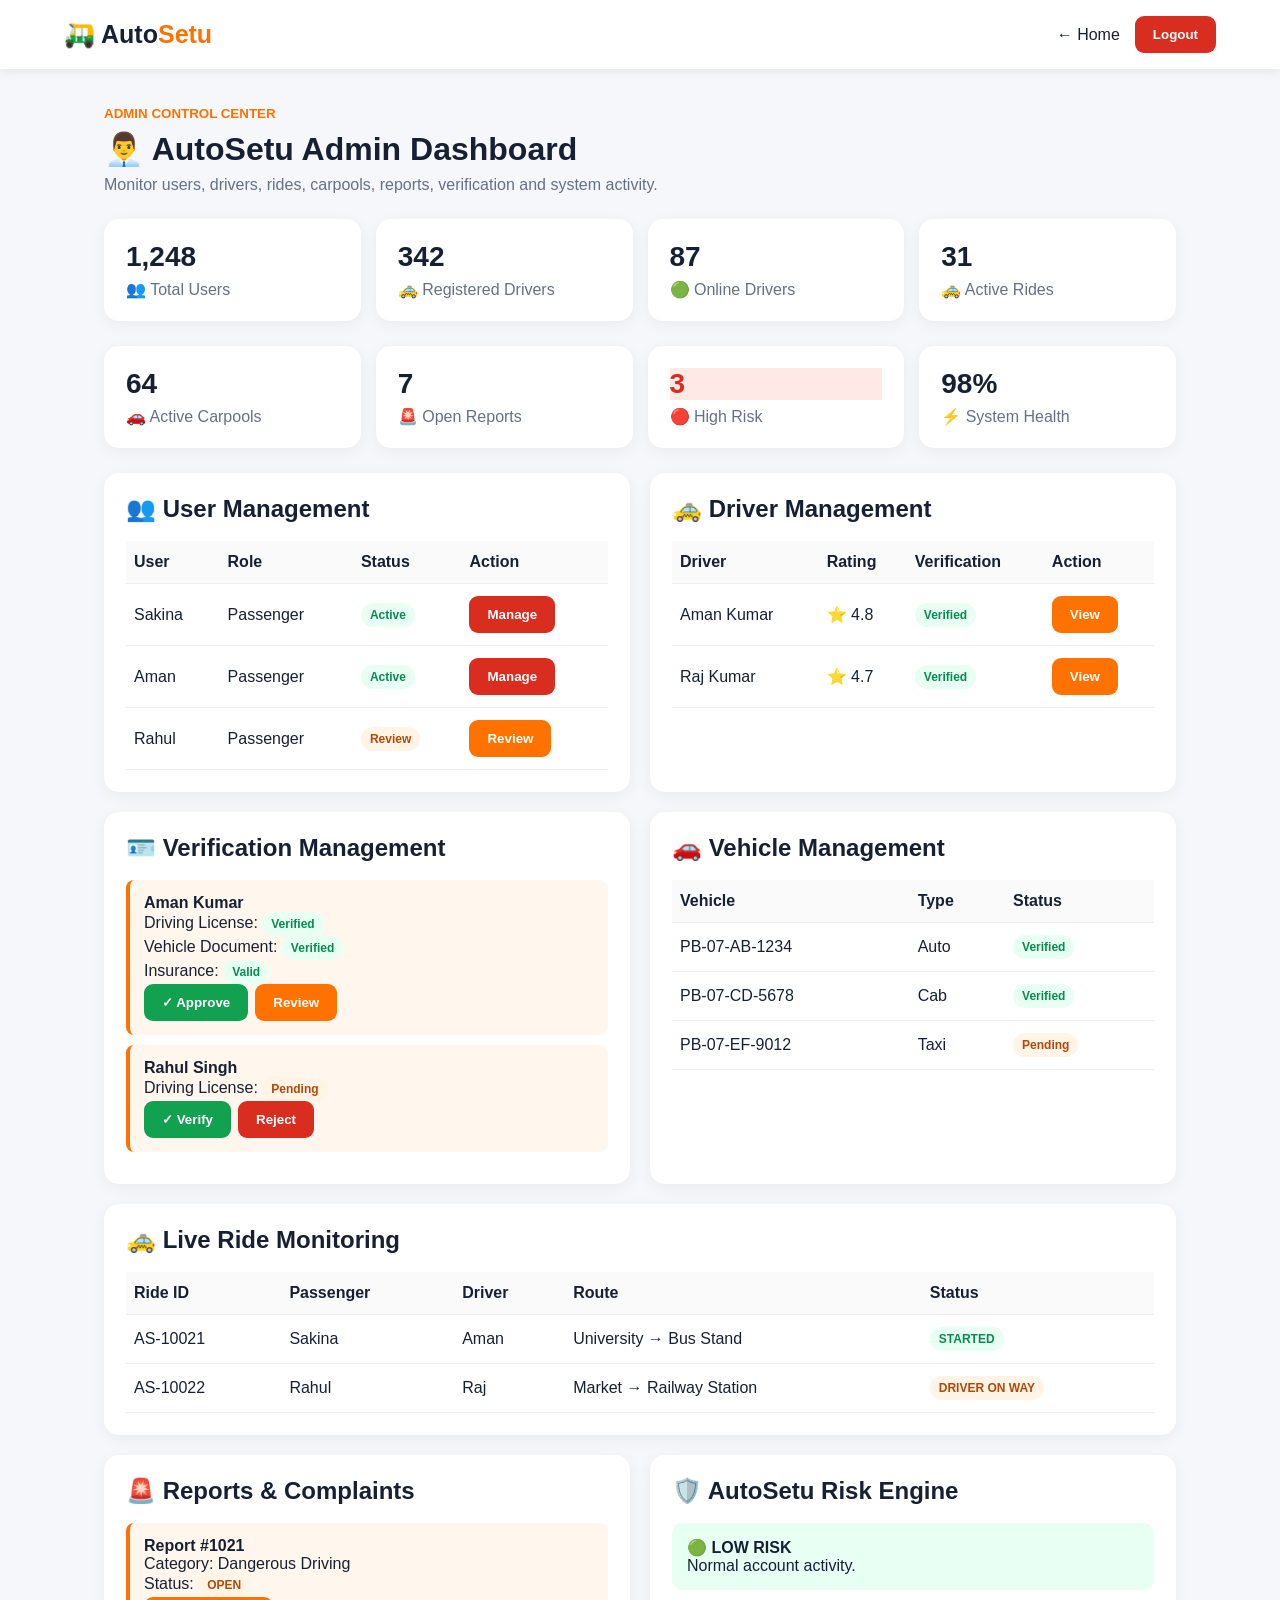
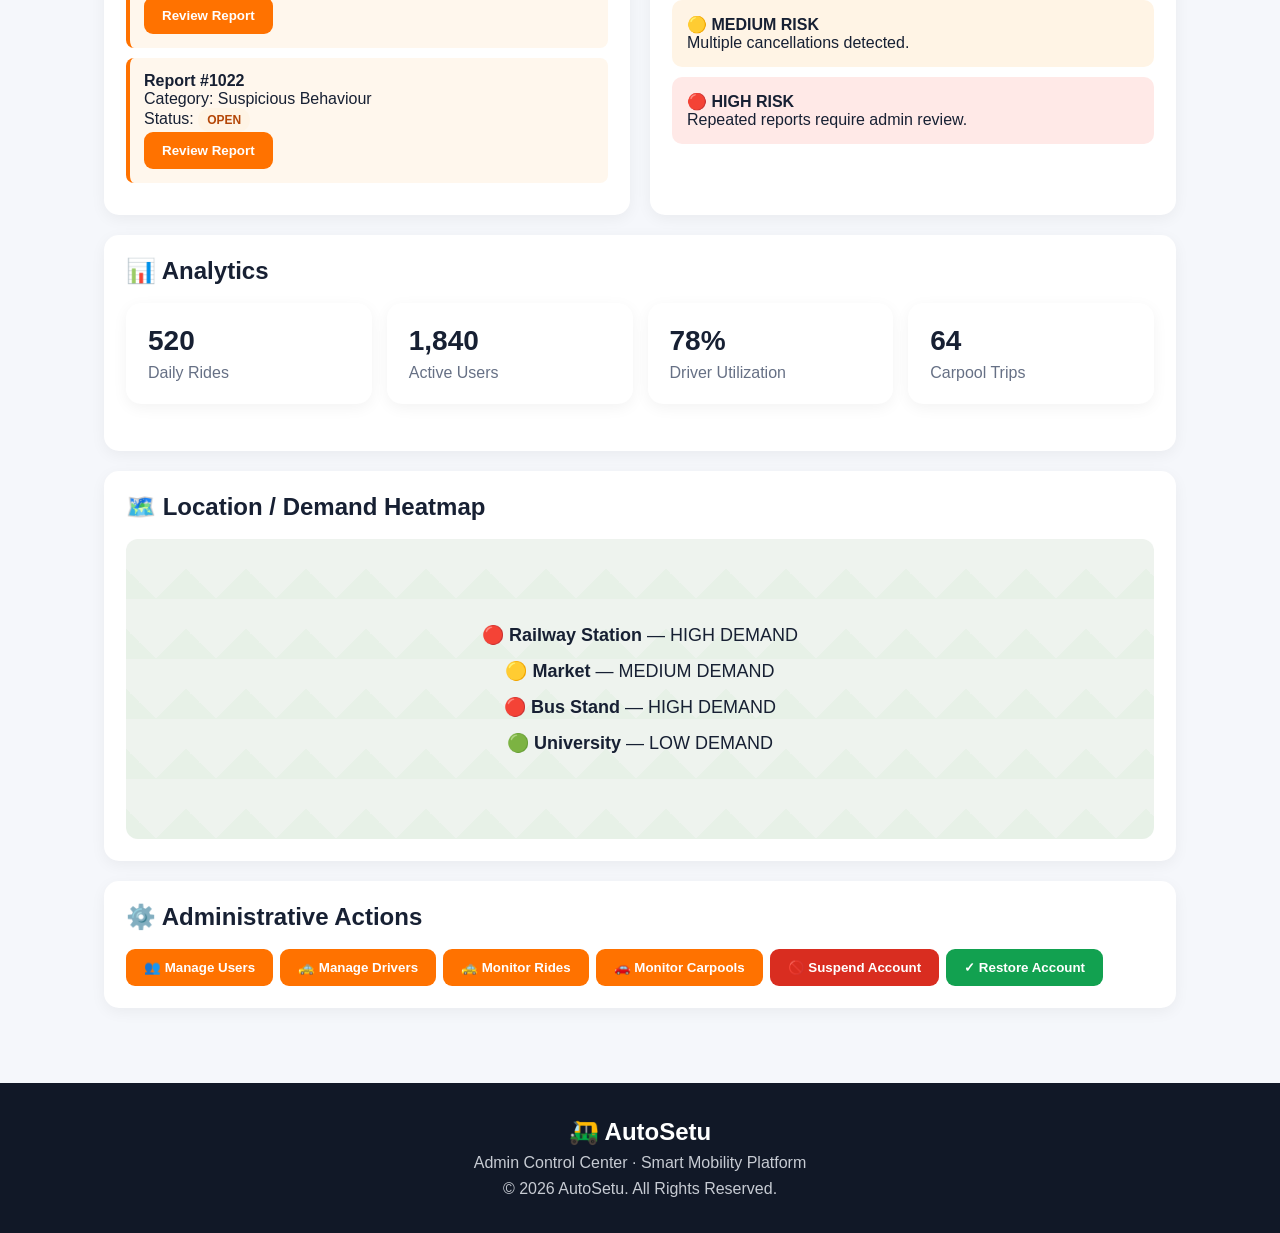
==== admin.html @ 6919eb7f "Add admin dashboard HTML structure and styles" ====
<!DOCTYPE html>
<html lang="en">
<head>
<meta charset="UTF-8">
<meta name="viewport" content="width=device-width, initial-scale=1.0">
<title>AutoSetu - Admin Dashboard</title>

<style>
*{
    box-sizing:border-box;
    margin:0;
    padding:0;
    font-family:Arial, sans-serif;
}

body{
    background:#f5f7fb;
    color:#172033;
}

.header{
    background:#ffffff;
    padding:16px 5%;
    display:flex;
    align-items:center;
    box-shadow:0 2px 12px rgba(0,0,0,.08);
}

.logo{
    font-size:25px;
    font-weight:bold;
    margin-right:auto;
}

.logo span{
    color:#ff7200;
}

.back{
    text-decoration:none;
    color:#172033;
    margin-right:15px;
}

.btn{
    border:0;
    padding:11px 18px;
    border-radius:9px;
    cursor:pointer;
    font-weight:bold;
}

.orange{
    background:#ff7200;
    color:white;
}

.red{
    background:#d92d20;
    color:white;
}

.green{
    background:#12a150;
    color:white;
}

.container{
    max-width:1200px;
    margin:auto;
    padding:35px 5%;
}

.heading{
    margin-bottom:25px;
}

.heading small{
    color:#ff7200;
    font-weight:bold;
}

.heading h1{
    margin-top:8px;
}

.stats{
    display:grid;
    grid-template-columns:repeat(4,1fr);
    gap:15px;
    margin-bottom:25px;
}

.stat{
    background:white;
    padding:22px;
    border-radius:15px;
    box-shadow:0 4px 15px rgba(0,0,0,.05);
}

.stat strong{
    display:block;
    font-size:28px;
    margin-bottom:7px;
}

.stat span{
    color:#667085;
}

.grid{
    display:grid;
    grid-template-columns:1fr 1fr;
    gap:20px;
    margin-top:20px;
}

.card{
    background:white;
    padding:22px;
    border-radius:15px;
    box-shadow:0 4px 15px rgba(0,0,0,.05);
}

.card h2{
    margin-bottom:18px;
}

table{
    width:100%;
    border-collapse:collapse;
}

th,td{
    padding:12px 8px;
    border-bottom:1px solid #eee;
    text-align:left;
}

th{
    background:#fafafa;
}

.badge{
    display:inline-block;
    padding:5px 9px;
    border-radius:20px;
    font-size:12px;
    font-weight:bold;
}

.verified{
    background:#e8fff3;
    color:#078b52;
}

.pending{
    background:#fff4e5;
    color:#b54708;
}

.high{
    background:#ffe9e7;
    color:#d92d20;
}

.risk{
    padding:15px;
    border-radius:10px;
    margin:10px 0;
}

.low{
    background:#e8fff3;
}

.medium{
    background:#fff4e5;
}

.high-risk{
    background:#ffe9e7;
}

.heatmap{
    min-height:300px;
    border-radius:12px;
    background:
    linear-gradient(45deg,#e7f1e7 25%,transparent 25%),
    linear-gradient(-45deg,#e7f1e7 25%,transparent 25%),
    #eef3ee;
    background-size:60px 60px;
    display:flex;
    align-items:center;
    justify-content:center;
    text-align:center;
    line-height:2;
    font-size:18px;
}

.action-buttons{
    display:flex;
    gap:7px;
    flex-wrap:wrap;
}

.notification{
    padding:14px;
    background:#fff7ed;
    border-left:4px solid #ff7200;
    margin:10px 0;
    border-radius:8px;
}

footer{
    background:#111827;
    color:white;
    text-align:center;
    padding:35px;
    margin-top:40px;
}

footer p{
    color:#c7cbd3;
    margin-top:8px;
}

.toast{
    position:fixed;
    bottom:25px;
    right:25px;
    background:#172033;
    color:white;
    padding:15px 20px;
    border-radius:10px;
    display:none;
    z-index:1000;
}

@media(max-width:800px){

    .stats{
        grid-template-columns:1fr 1fr;
    }

    .grid{
        grid-template-columns:1fr;
    }

    .header{
        flex-wrap:wrap;
        gap:12px;
    }
}

@media(max-width:500px){

    .stats{
        grid-template-columns:1fr;
    }

    table{
        font-size:13px;
    }
}
</style>
</head>

<body>

<header class="header">

    <div class="logo">
        🛺 Auto<span>Setu</span>
    </div>

    <a href="index.html" class="back">
        ← Home
    </a>

    <button class="btn red" onclick="logout()">
        Logout
    </button>

</header>


<main class="container">

    <div class="heading">

        <small>ADMIN CONTROL CENTER</small>

        <h1>
            👨‍💼 AutoSetu Admin Dashboard
        </h1>

        <p style="margin-top:8px;color:#667085">
            Monitor users, drivers, rides, carpools,
            reports, verification and system activity.
        </p>

    </div>


    <!-- MAIN STATISTICS -->

    <div class="stats">

        <div class="stat">
            <strong>1,248</strong>
            <span>👥 Total Users</span>
        </div>

        <div class="stat">
            <strong>342</strong>
            <span>🚕 Registered Drivers</span>
        </div>

        <div class="stat">
            <strong>87</strong>
            <span>🟢 Online Drivers</span>
        </div>

        <div class="stat">
            <strong>31</strong>
            <span>🚕 Active Rides</span>
        </div>

    </div>


    <div class="stats">

        <div class="stat">
            <strong>64</strong>
            <span>🚗 Active Carpools</span>
        </div>

        <div class="stat">
            <strong>7</strong>
            <span>🚨 Open Reports</span>
        </div>

        <div class="stat">
            <strong class="high">3</strong>
            <span>🔴 High Risk</span>
        </div>

        <div class="stat">
            <strong>98%</strong>
            <span>⚡ System Health</span>
        </div>

    </div>


    <!-- USER MANAGEMENT -->

    <div class="grid">

        <div class="card">

            <h2>👥 User Management</h2>

            <table>

                <tr>
                    <th>User</th>
                    <th>Role</th>
                    <th>Status</th>
                    <th>Action</th>
                </tr>

                <tr>
                    <td>Sakina</td>
                    <td>Passenger</td>
                    <td>
                        <span class="badge verified">
                            Active
                        </span>
                    </td>
                    <td>
                        <button class="btn red"
                                onclick="manageUser('Sakina')">
                            Manage
                        </button>
                    </td>
                </tr>

                <tr>
                    <td>Aman</td>
                    <td>Passenger</td>
                    <td>
                        <span class="badge verified">
                            Active
                        </span>
                    </td>
                    <td>
                        <button class="btn red"
                                onclick="manageUser('Aman')">
                            Manage
                        </button>
                    </td>
                </tr>

                <tr>
                    <td>Rahul</td>
                    <td>Passenger</td>
                    <td>
                        <span class="badge pending">
                            Review
                        </span>
                    </td>
                    <td>
                        <button class="btn orange"
                                onclick="manageUser('Rahul')">
                            Review
                        </button>
                    </td>
                </tr>

            </table>

        </div>


        <!-- DRIVER MANAGEMENT -->

        <div class="card">

            <h2>🚕 Driver Management</h2>

            <table>

                <tr>
                    <th>Driver</th>
                    <th>Rating</th>
                    <th>Verification</th>
                    <th>Action</th>
                </tr>

                <tr>
                    <td>Aman Kumar</td>
                    <td>⭐ 4.8</td>
                    <td>
                        <span class="badge verified">
                            Verified
                        </span>
                    </td>
                    <td>
                        <button class="btn orange"
                                onclick="viewDriver()">
                            View
                        </button>
                    </td>
                </tr>

                <tr>
                    <td>Raj Kumar</td>
                    <td>⭐ 4.7</td>
                    <td>
                        <span class="badge verified">
                            Verified
                        </span>
                    </td>
                    <td>
                        <button class="btn orange"
                                onclick="viewDriver()">
                            View
                        </button>
                    </td>
                </tr>

            </table>

        </div>

    </div>


    <!-- VERIFICATION + VEHICLES -->

    <div class="grid">

        <div class="card">

            <h2>🪪 Verification Management</h2>

            <div class="notification">

                <b>Aman Kumar</b>

                <p>
                    Driving License:
                    <span class="badge verified">
                        Verified
                    </span>
                </p>

                <p>
                    Vehicle Document:
                    <span class="badge verified">
                        Verified
                    </span>
                </p>

                <p>
                    Insurance:
                    <span class="badge verified">
                        Valid
                    </span>
                </p>

                <div class="action-buttons">

                    <button class="btn green"
                            onclick="approveVerification()">
                        ✓ Approve
                    </button>

                    <button class="btn orange"
                            onclick="reviewVerification()">
                        Review
                    </button>

                </div>

            </div>


            <div class="notification">

                <b>Rahul Singh</b>

                <p>
                    Driving License:
                    <span class="badge pending">
                        Pending
                    </span>
                </p>

                <div class="action-buttons">

                    <button class="btn green"
                            onclick="approveVerification()">
                        ✓ Verify
                    </button>

                    <button class="btn red"
                            onclick="rejectVerification()">
                        Reject
                    </button>

                </div>

            </div>

        </div>


        <div class="card">

            <h2>🚗 Vehicle Management</h2>

            <table>

                <tr>
                    <th>Vehicle</th>
                    <th>Type</th>
                    <th>Status</th>
                </tr>

                <tr>
                    <td>PB-07-AB-1234</td>
                    <td>Auto</td>
                    <td>
                        <span class="badge verified">
                            Verified
                        </span>
                    </td>
                </tr>

                <tr>
                    <td>PB-07-CD-5678</td>
                    <td>Cab</td>
                    <td>
                        <span class="badge verified">
                            Verified
                        </span>
                    </td>
                </tr>

                <tr>
                    <td>PB-07-EF-9012</td>
                    <td>Taxi</td>
                    <td>
                        <span class="badge pending">
                            Pending
                        </span>
                    </td>
                </tr>

            </table>

        </div>

    </div>


    <!-- RIDE MONITORING -->

    <div class="card" style="margin-top:20px">

        <h2>🚕 Live Ride Monitoring</h2>

        <table>

            <tr>
                <th>Ride ID</th>
                <th>Passenger</th>
                <th>Driver</th>
                <th>Route</th>
                <th>Status</th>
            </tr>

            <tr>
                <td>AS-10021</td>
                <td>Sakina</td>
                <td>Aman</td>
                <td>University → Bus Stand</td>
                <td>
                    <span class="badge verified">
                        STARTED
                    </span>
                </td>
            </tr>

            <tr>
                <td>AS-10022</td>
                <td>Rahul</td>
                <td>Raj</td>
                <td>Market → Railway Station</td>
                <td>
                    <span class="badge pending">
                        DRIVER ON WAY
                    </span>
                </td>
            </tr>

        </table>

    </div>


    <!-- REPORTS -->

    <div class="grid">

        <div class="card">

            <h2>🚨 Reports & Complaints</h2>

            <div class="notification">

                <b>Report #1021</b>

                <p>
                    Category: Dangerous Driving
                </p>

                <p>
                    Status:
                    <span class="badge pending">
                        OPEN
                    </span>
                </p>

                <button class="btn orange"
                        onclick="reviewReport(1021)">
                    Review Report
                </button>

            </div>


            <div class="notification">

                <b>Report #1022</b>

                <p>
                    Category: Suspicious Behaviour
                </p>

                <p>
                    Status:
                    <span class="badge pending">
                        OPEN
                    </span>
                </p>

                <button class="btn orange"
                        onclick="reviewReport(1022)">
                    Review Report
                </button>

            </div>

        </div>


        <!-- RISK ENGINE -->

        <div class="card">

            <h2>🛡️ AutoSetu Risk Engine</h2>

            <div class="risk low">

                🟢 <b>LOW RISK</b>

                <p>
                    Normal account activity.
                </p>

            </div>

            <div class="risk medium">

                🟡 <b>MEDIUM RISK</b>

                <p>
                    Multiple cancellations detected.
                </p>

            </div>

            <div class="risk high-risk">

                🔴 <b>HIGH RISK</b>

                <p>
                    Repeated reports require admin review.
                </p>

            </div>

        </div>

    </div>


    <!-- ANALYTICS -->

    <div class="card" style="margin-top:20px">

        <h2>📊 Analytics</h2>

        <div class="stats">

            <div class="stat">
                <strong>520</strong>
                <span>Daily Rides</span>
            </div>

            <div class="stat">
                <strong>1,840</strong>
                <span>Active Users</span>
            </div>

            <div class="stat">
                <strong>78%</strong>
                <span>Driver Utilization</span>
            </div>

            <div class="stat">
                <strong>64</strong>
                <span>Carpool Trips</span>
            </div>

        </div>

    </div>


    <!-- DEMAND HEATMAP -->

    <div class="card" style="margin-top:20px">

        <h2>🗺️ Location / Demand Heatmap</h2>

        <div class="heatmap">

            <div>

                🔴 <b>Railway Station</b>
                — HIGH DEMAND<br>

                🟡 <b>Market</b>
                — MEDIUM DEMAND<br>

                🔴 <b>Bus Stand</b>
                — HIGH DEMAND<br>

                🟢 <b>University</b>
                — LOW DEMAND

            </div>

        </div>

    </div>


    <!-- ADMIN ACTIONS -->

    <div class="card" style="margin-top:20px">

        <h2>⚙️ Administrative Actions</h2>

        <div class="action-buttons">

            <button class="btn orange"
                    onclick="toast('User management opened')">
                👥 Manage Users
            </button>

            <button class="btn orange"
                    onclick="toast('Driver management opened')">
                🚕 Manage Drivers
            </button>

            <button class="btn orange"
                    onclick="toast('Ride monitoring opened')">
                🚕 Monitor Rides
            </button>

            <button class="btn orange"
                    onclick="toast('Carpool monitoring opened')">
                🚗 Monitor Carpools
            </button>

            <button class="btn red"
                    onclick="suspendAccount()">
                🚫 Suspend Account
            </button>

            <button class="btn green"
                    onclick="restoreAccount()">
                ✓ Restore Account
            </button>

        </div>

    </div>

</main>


<footer>

    <h2>🛺 AutoSetu</h2>

    <p>
        Admin Control Center · Smart Mobility Platform
    </p>

    <p>
        © 2026 AutoSetu. All Rights Reserved.
    </p>

</footer>


<div class="toast" id="toast"></div>


<script>

function toast(message){

    const box =
        document.getElementById("toast");

    box.textContent = message;

    box.style.display = "block";

    setTimeout(function(){

        box.style.display = "none";

    },3000);
}


function manageUser(name){

    toast(
        "Managing user: " + name
    );
}


function viewDriver(){

    toast(
        "Driver profile opened ✓"
    );
}


function approveVerification(){

    toast(
        "Verification approved ✓"
    );
}


function reviewVerification(){

    toast(
        "Verification sent for admin review"
    );
}


function rejectVerification(){

    toast(
        "Verification rejected"
    );
}


function reviewReport(id){

    toast(
        "Report #" + id + " opened"
    );
}


function suspendAccount(){

    const answer =
        confirm(
            "Suspend selected account?"
        );

    if(answer){

        toast(
            "Account suspended ✓"
        );
    }
}


function restoreAccount(){

    toast(
        "Account restored ✓"
    );
}


function logout(){

    const answer =
        confirm(
            "Logout from Admin?"
        );

    if(answer){

        window.location.href =
            "index.html";
    }
}

</script>

</body>
</html>
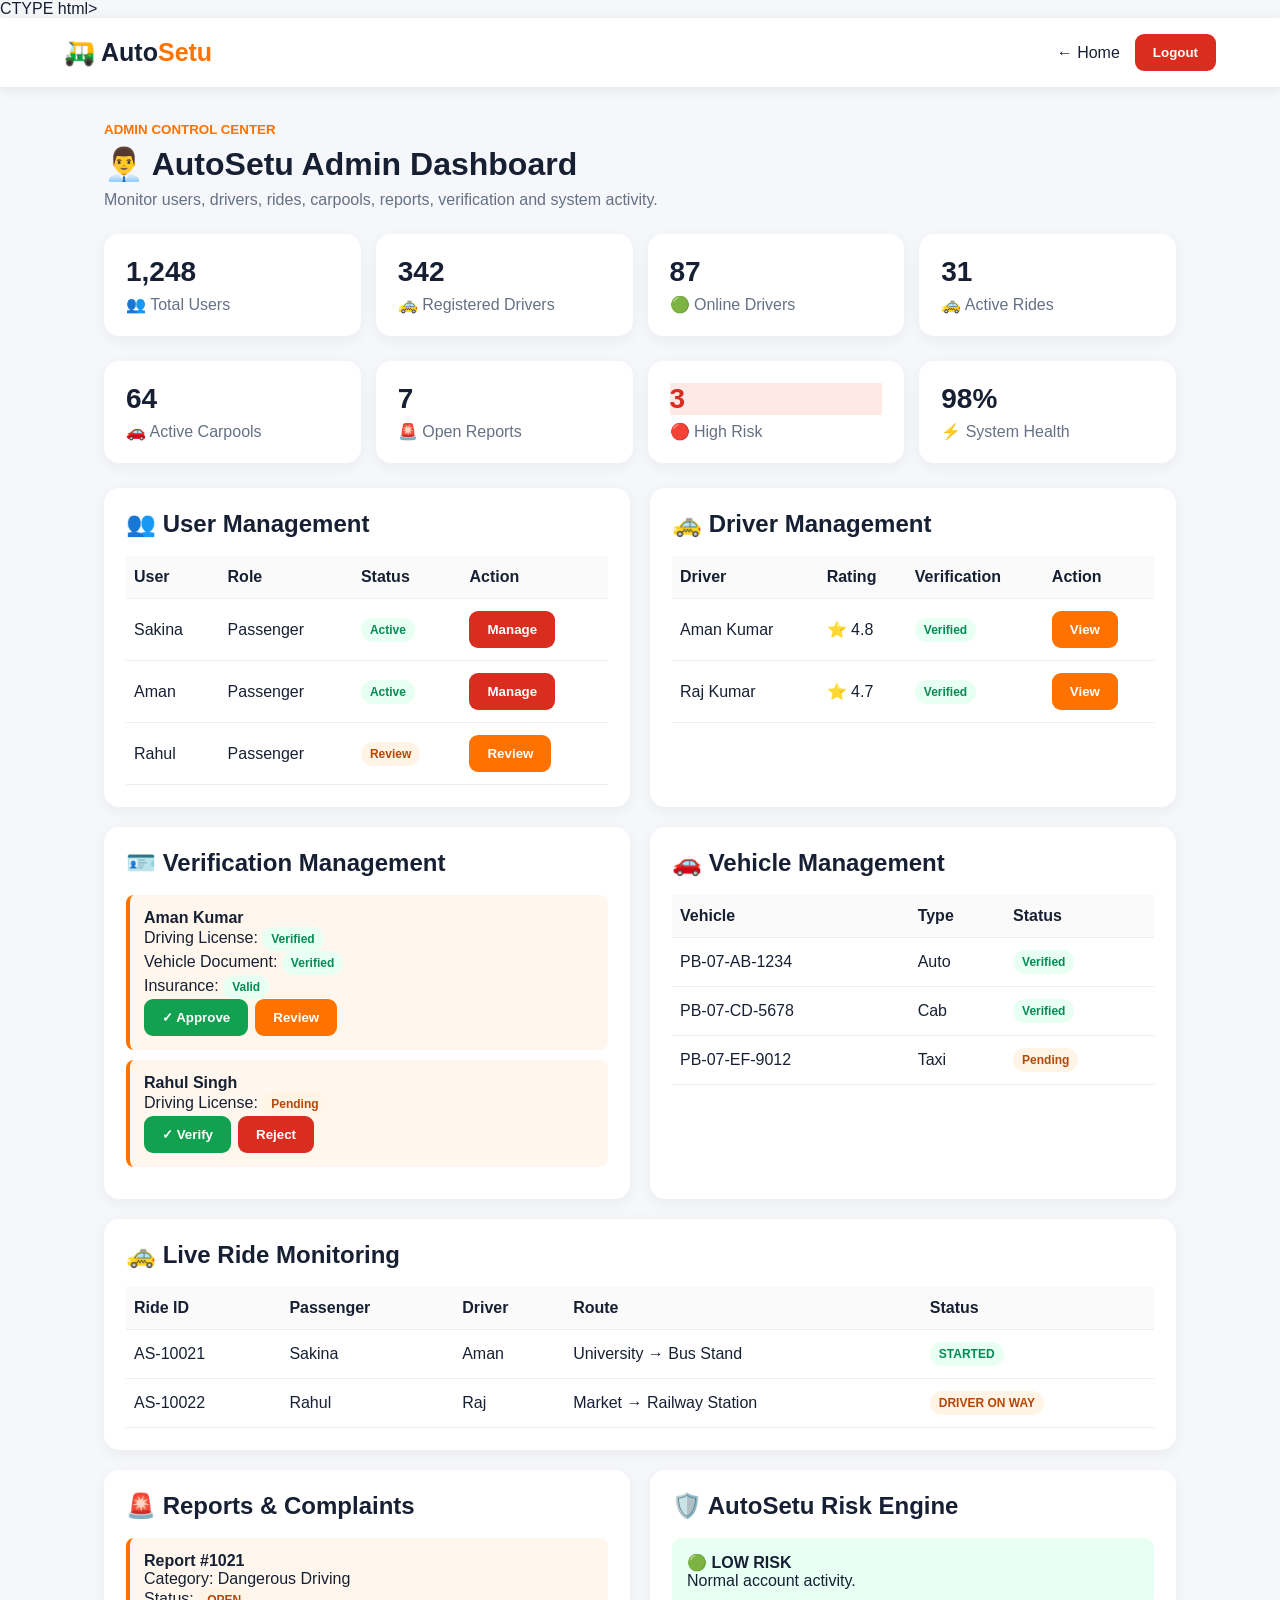
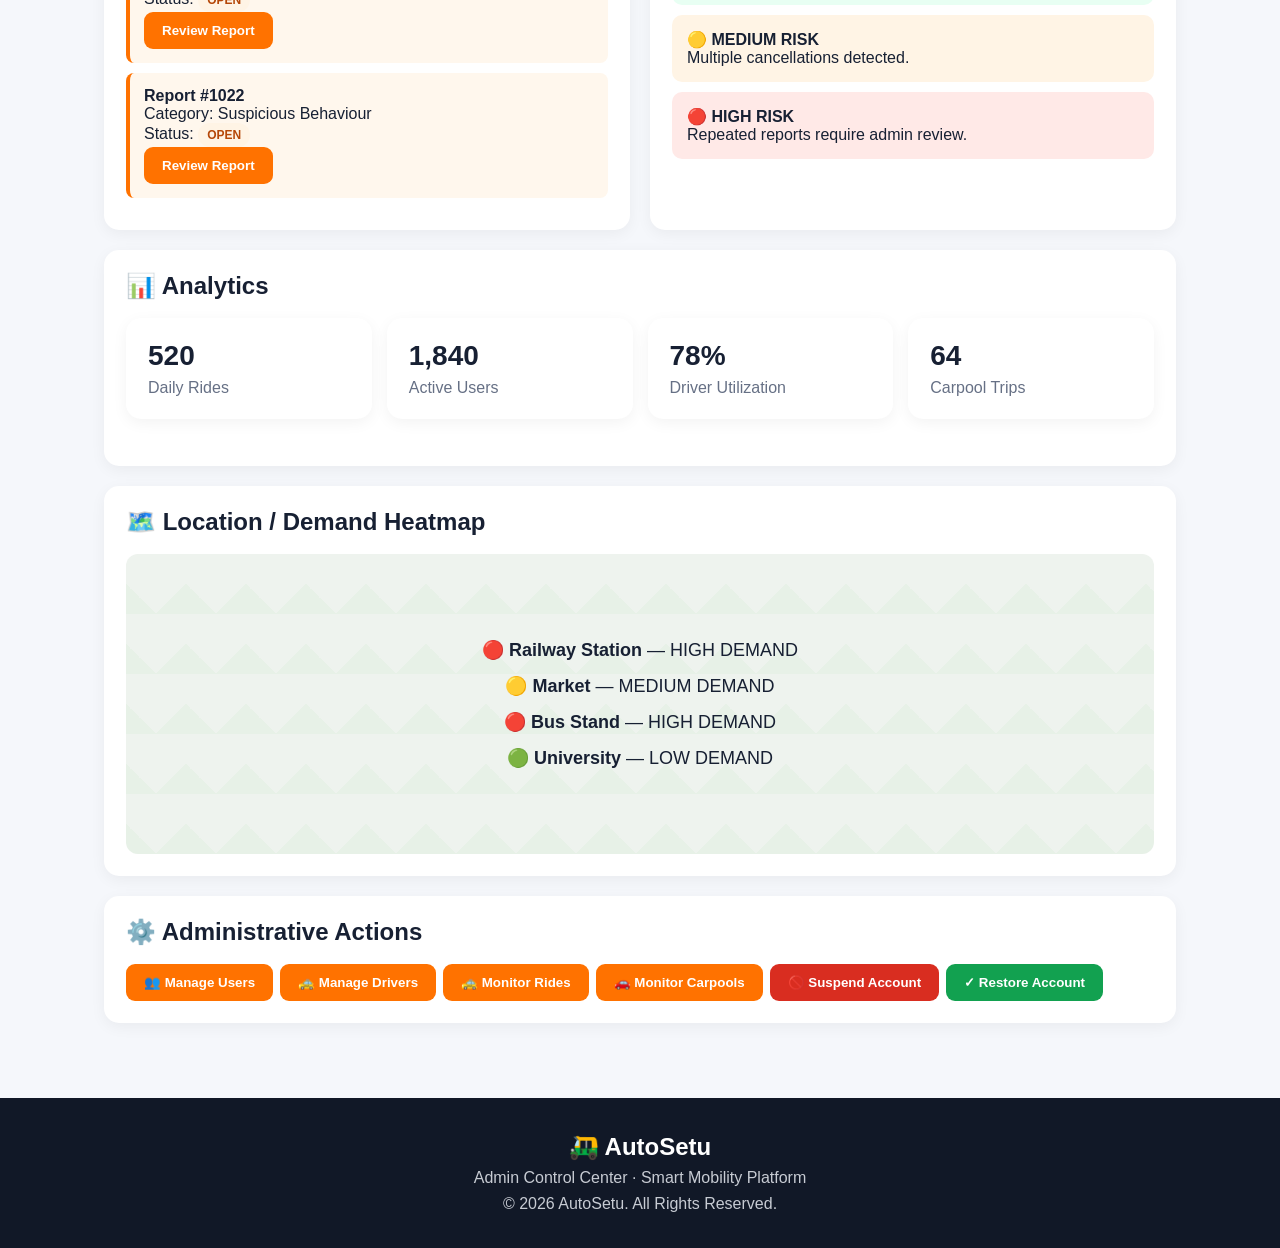
==== commit 19cc4891: "Fix DOCTYPE declaration in admin.html" ====
--- a/admin.html
+++ b/admin.html
@@ -1,4 +1,4 @@
-<!DOCTYPE html>
+CTYPE html>
 <html lang="en">
 <head>
 <meta charset="UTF-8">
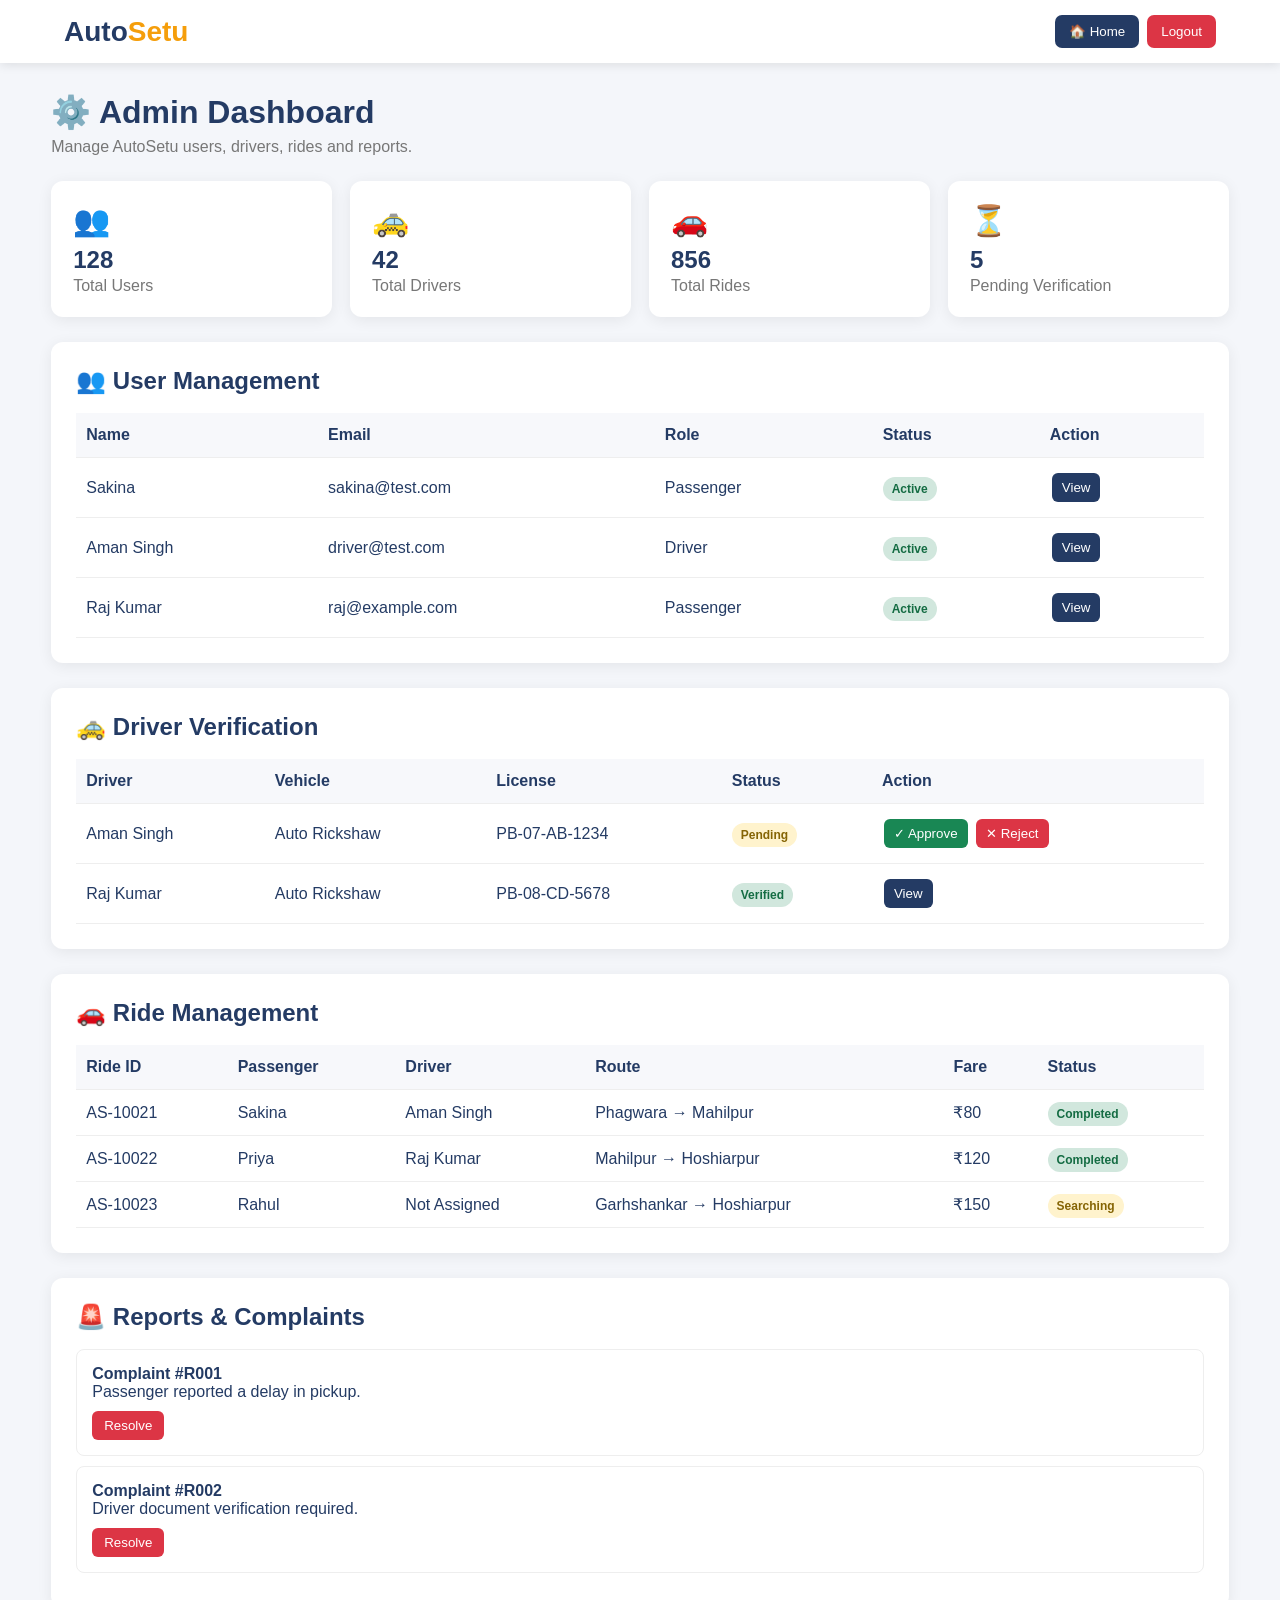
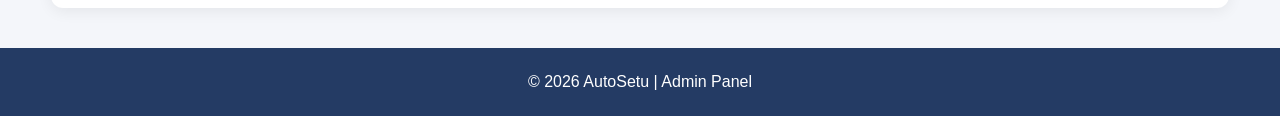
==== commit 82bb13d4: "Refactor admin dashboard layout and styles Updated styles and structure for the admin dashboard, inc" ====
--- a/admin.html
+++ b/admin.html
@@ -1,4 +1,4 @@
-CTYPE html>
+<!DOCTYPE html>
 <html lang="en">
 <head>
 <meta charset="UTF-8">
@@ -7,122 +7,111 @@
 
 <style>
 *{
-    box-sizing:border-box;
     margin:0;
     padding:0;
-    font-family:Arial, sans-serif;
+    box-sizing:border-box;
+    font-family:Arial,sans-serif;
 }
 
 body{
-    background:#f5f7fb;
-    color:#172033;
+    background:#f4f6fa;
+    color:#243b64;
+}
+
+.navbar{
+    background:white;
+    padding:15px 5%;
+    display:flex;
+    justify-content:space-between;
+    align-items:center;
+    box-shadow:0 2px 10px rgba(0,0,0,.1);
+}
+
+.logo{
+    font-size:28px;
+    font-weight:bold;
+}
+
+.logo span{
+    color:#f59e0b;
+}
+
+.nav-buttons{
+    display:flex;
+    gap:8px;
+}
+
+.nav-buttons button{
+    border:0;
+    padding:9px 14px;
+    border-radius:7px;
+    cursor:pointer;
+    background:#243b64;
+    color:white;
+}
+
+.logout{
+    background:#dc3545 !important;
+}
+
+.container{
+    width:92%;
+    max-width:1200px;
+    margin:30px auto;
 }
 
 .header{
-    background:#ffffff;
-    padding:16px 5%;
-    display:flex;
-    align-items:center;
-    box-shadow:0 2px 12px rgba(0,0,0,.08);
-}
-
-.logo{
-    font-size:25px;
-    font-weight:bold;
-    margin-right:auto;
-}
-
-.logo span{
-    color:#ff7200;
-}
-
-.back{
-    text-decoration:none;
-    color:#172033;
-    margin-right:15px;
-}
-
-.btn{
-    border:0;
-    padding:11px 18px;
-    border-radius:9px;
-    cursor:pointer;
-    font-weight:bold;
-}
-
-.orange{
-    background:#ff7200;
-    color:white;
-}
-
-.red{
-    background:#d92d20;
-    color:white;
-}
-
-.green{
-    background:#12a150;
-    color:white;
-}
-
-.container{
-    max-width:1200px;
-    margin:auto;
-    padding:35px 5%;
-}
-
-.heading{
     margin-bottom:25px;
 }
 
-.heading small{
-    color:#ff7200;
-    font-weight:bold;
-}
-
-.heading h1{
-    margin-top:8px;
-}
+.header h1{
+    font-size:32px;
+    margin-bottom:7px;
+}
+
+.header p{
+    color:#777;
+}
+
+/* STATS */
 
 .stats{
     display:grid;
-    grid-template-columns:repeat(4,1fr);
-    gap:15px;
+    grid-template-columns:repeat(auto-fit,minmax(180px,1fr));
+    gap:18px;
     margin-bottom:25px;
 }
 
 .stat{
     background:white;
     padding:22px;
-    border-radius:15px;
-    box-shadow:0 4px 15px rgba(0,0,0,.05);
-}
-
-.stat strong{
-    display:block;
-    font-size:28px;
-    margin-bottom:7px;
-}
-
-.stat span{
-    color:#667085;
-}
-
-.grid{
-    display:grid;
-    grid-template-columns:1fr 1fr;
-    gap:20px;
-    margin-top:20px;
-}
-
-.card{
+    border-radius:12px;
+    box-shadow:0 3px 15px rgba(0,0,0,.07);
+}
+
+.stat .icon{
+    font-size:30px;
+}
+
+.stat h2{
+    margin:8px 0 3px;
+}
+
+.stat p{
+    color:#777;
+}
+
+/* SECTIONS */
+
+.section{
     background:white;
-    padding:22px;
-    border-radius:15px;
-    box-shadow:0 4px 15px rgba(0,0,0,.05);
-}
-
-.card h2{
+    padding:25px;
+    border-radius:12px;
+    margin-bottom:25px;
+    box-shadow:0 3px 15px rgba(0,0,0,.07);
+}
+
+.section h2{
     margin-bottom:18px;
 }
 
@@ -132,17 +121,16 @@
 }
 
 th,td{
-    padding:12px 8px;
+    padding:13px 10px;
     border-bottom:1px solid #eee;
     text-align:left;
 }
 
 th{
-    background:#fafafa;
-}
-
-.badge{
-    display:inline-block;
+    background:#f7f8fb;
+}
+
+.status{
     padding:5px 9px;
     border-radius:20px;
     font-size:12px;
@@ -150,117 +138,111 @@
 }
 
 .verified{
-    background:#e8fff3;
-    color:#078b52;
+    background:#d1e7dd;
+    color:#146c43;
 }
 
 .pending{
-    background:#fff4e5;
-    color:#b54708;
-}
-
-.high{
-    background:#ffe9e7;
-    color:#d92d20;
-}
-
-.risk{
+    background:#fff3cd;
+    color:#856404;
+}
+
+.completed{
+    background:#d1e7dd;
+    color:#146c43;
+}
+
+.cancelled{
+    background:#f8d7da;
+    color:#842029;
+}
+
+.action{
+    border:0;
+    padding:7px 10px;
+    border-radius:6px;
+    cursor:pointer;
+    margin:2px;
+}
+
+.approve{
+    background:#198754;
+    color:white;
+}
+
+.reject{
+    background:#dc3545;
+    color:white;
+}
+
+.view{
+    background:#243b64;
+    color:white;
+}
+
+/* REPORT */
+
+.report{
+    border:1px solid #eee;
     padding:15px;
-    border-radius:10px;
-    margin:10px 0;
-}
-
-.low{
-    background:#e8fff3;
-}
-
-.medium{
-    background:#fff4e5;
-}
-
-.high-risk{
-    background:#ffe9e7;
-}
-
-.heatmap{
-    min-height:300px;
-    border-radius:12px;
-    background:
-    linear-gradient(45deg,#e7f1e7 25%,transparent 25%),
-    linear-gradient(-45deg,#e7f1e7 25%,transparent 25%),
-    #eef3ee;
-    background-size:60px 60px;
-    display:flex;
-    align-items:center;
-    justify-content:center;
-    text-align:center;
-    line-height:2;
-    font-size:18px;
-}
-
-.action-buttons{
-    display:flex;
-    gap:7px;
-    flex-wrap:wrap;
-}
-
-.notification{
-    padding:14px;
-    background:#fff7ed;
-    border-left:4px solid #ff7200;
-    margin:10px 0;
     border-radius:8px;
-}
+    margin-bottom:10px;
+}
+
+.report strong{
+    color:#243b64;
+}
+
+.report button{
+    margin-top:10px;
+    padding:7px 12px;
+    border:0;
+    border-radius:6px;
+    background:#dc3545;
+    color:white;
+    cursor:pointer;
+}
+
+/* FOOTER */
 
 footer{
-    background:#111827;
+    background:#243b64;
     color:white;
     text-align:center;
-    padding:35px;
+    padding:25px;
     margin-top:40px;
 }
 
-footer p{
-    color:#c7cbd3;
-    margin-top:8px;
-}
-
-.toast{
-    position:fixed;
-    bottom:25px;
-    right:25px;
-    background:#172033;
-    color:white;
-    padding:15px 20px;
-    border-radius:10px;
-    display:none;
-    z-index:1000;
-}
-
-@media(max-width:800px){
-
-    .stats{
-        grid-template-columns:1fr 1fr;
+@media(max-width:700px){
+
+    .navbar{
+        padding:12px 15px;
     }
 
-    .grid{
-        grid-template-columns:1fr;
+    .logo{
+        font-size:22px;
     }
 
-    .header{
-        flex-wrap:wrap;
-        gap:12px;
+    .nav-buttons button{
+        padding:7px 9px;
+        font-size:12px;
     }
-}
-
-@media(max-width:500px){
-
-    .stats{
-        grid-template-columns:1fr;
+
+    .container{
+        width:94%;
     }
 
+    .header h1{
+        font-size:26px;
+    }
+
+    .section{
+        padding:15px;
+        overflow-x:auto;
+    }
+
     table{
-        font-size:13px;
+        min-width:650px;
     }
 }
 </style>
@@ -268,716 +250,539 @@
 
 <body>
 
-<header class="header">
+<!-- NAVBAR -->
+
+<nav class="navbar">
 
     <div class="logo">
-        🛺 Auto<span>Setu</span>
+        Auto<span>Setu</span>
     </div>
 
-    <a href="index.html" class="back">
-        ← Home
-    </a>
-
-    <button class="btn red" onclick="logout()">
-        Logout
-    </button>
-
-</header>
-
-
-<main class="container">
-
-    <div class="heading">
-
-        <small>ADMIN CONTROL CENTER</small>
-
-        <h1>
-            👨‍💼 AutoSetu Admin Dashboard
-        </h1>
-
-        <p style="margin-top:8px;color:#667085">
-            Monitor users, drivers, rides, carpools,
-            reports, verification and system activity.
+    <div class="nav-buttons">
+
+        <button onclick="goHome()">
+            🏠 Home
+        </button>
+
+        <button class="logout" onclick="logout()">
+            Logout
+        </button>
+
+    </div>
+
+</nav>
+
+
+<div class="container">
+
+    <!-- HEADER -->
+
+    <div class="header">
+
+        <h1>⚙️ Admin Dashboard</h1>
+
+        <p>
+            Manage AutoSetu users, drivers, rides and reports.
         </p>
 
     </div>
 
 
-    <!-- MAIN STATISTICS -->
+    <!-- STATISTICS -->
 
     <div class="stats">
 
         <div class="stat">
-            <strong>1,248</strong>
-            <span>👥 Total Users</span>
+
+            <div class="icon">👥</div>
+
+            <h2 id="userCount">128</h2>
+
+            <p>Total Users</p>
+
         </div>
 
+
         <div class="stat">
-            <strong>342</strong>
-            <span>🚕 Registered Drivers</span>
+
+            <div class="icon">🚕</div>
+
+            <h2 id="driverCount">42</h2>
+
+            <p>Total Drivers</p>
+
         </div>
 
+
         <div class="stat">
-            <strong>87</strong>
-            <span>🟢 Online Drivers</span>
+
+            <div class="icon">🚗</div>
+
+            <h2 id="rideCount">856</h2>
+
+            <p>Total Rides</p>
+
         </div>
 
+
         <div class="stat">
-            <strong>31</strong>
-            <span>🚕 Active Rides</span>
+
+            <div class="icon">⏳</div>
+
+            <h2 id="pendingCount">5</h2>
+
+            <p>Pending Verification</p>
+
         </div>
 
     </div>
 
 
-    <div class="stats">
-
-        <div class="stat">
-            <strong>64</strong>
-            <span>🚗 Active Carpools</span>
-        </div>
-
-        <div class="stat">
-            <strong>7</strong>
-            <span>🚨 Open Reports</span>
-        </div>
-
-        <div class="stat">
-            <strong class="high">3</strong>
-            <span>🔴 High Risk</span>
-        </div>
-
-        <div class="stat">
-            <strong>98%</strong>
-            <span>⚡ System Health</span>
-        </div>
-
-    </div>
-
-
-    <!-- USER MANAGEMENT -->
-
-    <div class="grid">
-
-        <div class="card">
-
-            <h2>👥 User Management</h2>
-
-            <table>
-
-                <tr>
-                    <th>User</th>
+    <!-- USERS -->
+
+    <section class="section">
+
+        <h2>👥 User Management</h2>
+
+        <table>
+
+            <thead>
+
+                <tr>
+                    <th>Name</th>
+                    <th>Email</th>
                     <th>Role</th>
                     <th>Status</th>
                     <th>Action</th>
                 </tr>
 
+            </thead>
+
+            <tbody>
+
                 <tr>
                     <td>Sakina</td>
+                    <td>sakina@test.com</td>
                     <td>Passenger</td>
                     <td>
-                        <span class="badge verified">
+                        <span class="status verified">
                             Active
                         </span>
                     </td>
                     <td>
-                        <button class="btn red"
-                                onclick="manageUser('Sakina')">
-                            Manage
+                        <button
+                            class="action view"
+                            onclick="viewUser('Sakina')">
+                            View
                         </button>
                     </td>
                 </tr>
 
-                <tr>
-                    <td>Aman</td>
-                    <td>Passenger</td>
-                    <td>
-                        <span class="badge verified">
+
+                <tr>
+                    <td>Aman Singh</td>
+                    <td>driver@test.com</td>
+                    <td>Driver</td>
+                    <td>
+                        <span class="status verified">
                             Active
                         </span>
                     </td>
                     <td>
-                        <button class="btn red"
-                                onclick="manageUser('Aman')">
-                            Manage
+                        <button
+                            class="action view"
+                            onclick="viewUser('Aman Singh')">
+                            View
                         </button>
                     </td>
                 </tr>
 
-                <tr>
-                    <td>Rahul</td>
+
+                <tr>
+                    <td>Raj Kumar</td>
+                    <td>raj@example.com</td>
                     <td>Passenger</td>
                     <td>
-                        <span class="badge pending">
-                            Review
+                        <span class="status verified">
+                            Active
                         </span>
                     </td>
                     <td>
-                        <button class="btn orange"
-                                onclick="manageUser('Rahul')">
-                            Review
+                        <button
+                            class="action view"
+                            onclick="viewUser('Raj Kumar')">
+                            View
                         </button>
                     </td>
                 </tr>
 
-            </table>
-
-        </div>
-
-
-        <!-- DRIVER MANAGEMENT -->
-
-        <div class="card">
-
-            <h2>🚕 Driver Management</h2>
-
-            <table>
+            </tbody>
+
+        </table>
+
+    </section>
+
+
+    <!-- DRIVER VERIFICATION -->
+
+    <section class="section">
+
+        <h2>🚕 Driver Verification</h2>
+
+        <table>
+
+            <thead>
 
                 <tr>
                     <th>Driver</th>
-                    <th>Rating</th>
-                    <th>Verification</th>
+                    <th>Vehicle</th>
+                    <th>License</th>
+                    <th>Status</th>
                     <th>Action</th>
                 </tr>
 
-                <tr>
-                    <td>Aman Kumar</td>
-                    <td>⭐ 4.8</td>
-                    <td>
-                        <span class="badge verified">
+            </thead>
+
+            <tbody id="driverTable">
+
+                <tr>
+
+                    <td>Aman Singh</td>
+
+                    <td>Auto Rickshaw</td>
+
+                    <td>PB-07-AB-1234</td>
+
+                    <td>
+                        <span class="status pending">
+                            Pending
+                        </span>
+                    </td>
+
+                    <td>
+
+                        <button
+                            class="action approve"
+                            onclick="approveDriver(this)">
+                            ✓ Approve
+                        </button>
+
+                        <button
+                            class="action reject"
+                            onclick="rejectDriver(this)">
+                            ✕ Reject
+                        </button>
+
+                    </td>
+
+                </tr>
+
+
+                <tr>
+
+                    <td>Raj Kumar</td>
+
+                    <td>Auto Rickshaw</td>
+
+                    <td>PB-08-CD-5678</td>
+
+                    <td>
+                        <span class="status verified">
                             Verified
                         </span>
                     </td>
-                    <td>
-                        <button class="btn orange"
-                                onclick="viewDriver()">
+
+                    <td>
+
+                        <button
+                            class="action view"
+                            onclick="viewUser('Raj Kumar')">
                             View
                         </button>
-                    </td>
-                </tr>
-
-                <tr>
+
+                    </td>
+
+                </tr>
+
+            </tbody>
+
+        </table>
+
+    </section>
+
+
+    <!-- RIDES -->
+
+    <section class="section">
+
+        <h2>🚗 Ride Management</h2>
+
+        <table>
+
+            <thead>
+
+                <tr>
+                    <th>Ride ID</th>
+                    <th>Passenger</th>
+                    <th>Driver</th>
+                    <th>Route</th>
+                    <th>Fare</th>
+                    <th>Status</th>
+                </tr>
+
+            </thead>
+
+            <tbody>
+
+                <tr>
+
+                    <td>AS-10021</td>
+
+                    <td>Sakina</td>
+
+                    <td>Aman Singh</td>
+
+                    <td>
+                        Phagwara → Mahilpur
+                    </td>
+
+                    <td>₹80</td>
+
+                    <td>
+                        <span class="status completed">
+                            Completed
+                        </span>
+                    </td>
+
+                </tr>
+
+
+                <tr>
+
+                    <td>AS-10022</td>
+
+                    <td>Priya</td>
+
                     <td>Raj Kumar</td>
-                    <td>⭐ 4.7</td>
-                    <td>
-                        <span class="badge verified">
-                            Verified
+
+                    <td>
+                        Mahilpur → Hoshiarpur
+                    </td>
+
+                    <td>₹120</td>
+
+                    <td>
+                        <span class="status completed">
+                            Completed
                         </span>
                     </td>
-                    <td>
-                        <button class="btn orange"
-                                onclick="viewDriver()">
-                            View
-                        </button>
-                    </td>
-                </tr>
-
-            </table>
+
+                </tr>
+
+
+                <tr>
+
+                    <td>AS-10023</td>
+
+                    <td>Rahul</td>
+
+                    <td>Not Assigned</td>
+
+                    <td>
+                        Garhshankar → Hoshiarpur
+                    </td>
+
+                    <td>₹150</td>
+
+                    <td>
+                        <span class="status pending">
+                            Searching
+                        </span>
+                    </td>
+
+                </tr>
+
+            </tbody>
+
+        </table>
+
+    </section>
+
+
+    <!-- REPORTS -->
+
+    <section class="section">
+
+        <h2>🚨 Reports & Complaints</h2>
+
+
+        <div class="report">
+
+            <strong>Complaint #R001</strong>
+
+            <p>
+                Passenger reported a delay in pickup.
+            </p>
+
+            <button onclick="resolveReport(this)">
+                Resolve
+            </button>
 
         </div>
 
-    </div>
-
-
-    <!-- VERIFICATION + VEHICLES -->
-
-    <div class="grid">
-
-        <div class="card">
-
-            <h2>🪪 Verification Management</h2>
-
-            <div class="notification">
-
-                <b>Aman Kumar</b>
-
-                <p>
-                    Driving License:
-                    <span class="badge verified">
-                        Verified
-                    </span>
-                </p>
-
-                <p>
-                    Vehicle Document:
-                    <span class="badge verified">
-                        Verified
-                    </span>
-                </p>
-
-                <p>
-                    Insurance:
-                    <span class="badge verified">
-                        Valid
-                    </span>
-                </p>
-
-                <div class="action-buttons">
-
-                    <button class="btn green"
-                            onclick="approveVerification()">
-                        ✓ Approve
-                    </button>
-
-                    <button class="btn orange"
-                            onclick="reviewVerification()">
-                        Review
-                    </button>
-
-                </div>
-
-            </div>
-
-
-            <div class="notification">
-
-                <b>Rahul Singh</b>
-
-                <p>
-                    Driving License:
-                    <span class="badge pending">
-                        Pending
-                    </span>
-                </p>
-
-                <div class="action-buttons">
-
-                    <button class="btn green"
-                            onclick="approveVerification()">
-                        ✓ Verify
-                    </button>
-
-                    <button class="btn red"
-                            onclick="rejectVerification()">
-                        Reject
-                    </button>
-
-                </div>
-
-            </div>
+
+        <div class="report">
+
+            <strong>Complaint #R002</strong>
+
+            <p>
+                Driver document verification required.
+            </p>
+
+            <button onclick="resolveReport(this)">
+                Resolve
+            </button>
 
         </div>
 
-
-        <div class="card">
-
-            <h2>🚗 Vehicle Management</h2>
-
-            <table>
-
-                <tr>
-                    <th>Vehicle</th>
-                    <th>Type</th>
-                    <th>Status</th>
-                </tr>
-
-                <tr>
-                    <td>PB-07-AB-1234</td>
-                    <td>Auto</td>
-                    <td>
-                        <span class="badge verified">
-                            Verified
-                        </span>
-                    </td>
-                </tr>
-
-                <tr>
-                    <td>PB-07-CD-5678</td>
-                    <td>Cab</td>
-                    <td>
-                        <span class="badge verified">
-                            Verified
-                        </span>
-                    </td>
-                </tr>
-
-                <tr>
-                    <td>PB-07-EF-9012</td>
-                    <td>Taxi</td>
-                    <td>
-                        <span class="badge pending">
-                            Pending
-                        </span>
-                    </td>
-                </tr>
-
-            </table>
-
-        </div>
-
-    </div>
-
-
-    <!-- RIDE MONITORING -->
-
-    <div class="card" style="margin-top:20px">
-
-        <h2>🚕 Live Ride Monitoring</h2>
-
-        <table>
-
-            <tr>
-                <th>Ride ID</th>
-                <th>Passenger</th>
-                <th>Driver</th>
-                <th>Route</th>
-                <th>Status</th>
-            </tr>
-
-            <tr>
-                <td>AS-10021</td>
-                <td>Sakina</td>
-                <td>Aman</td>
-                <td>University → Bus Stand</td>
-                <td>
-                    <span class="badge verified">
-                        STARTED
-                    </span>
-                </td>
-            </tr>
-
-            <tr>
-                <td>AS-10022</td>
-                <td>Rahul</td>
-                <td>Raj</td>
-                <td>Market → Railway Station</td>
-                <td>
-                    <span class="badge pending">
-                        DRIVER ON WAY
-                    </span>
-                </td>
-            </tr>
-
-        </table>
-
-    </div>
-
-
-    <!-- REPORTS -->
-
-    <div class="grid">
-
-        <div class="card">
-
-            <h2>🚨 Reports & Complaints</h2>
-
-            <div class="notification">
-
-                <b>Report #1021</b>
-
-                <p>
-                    Category: Dangerous Driving
-                </p>
-
-                <p>
-                    Status:
-                    <span class="badge pending">
-                        OPEN
-                    </span>
-                </p>
-
-                <button class="btn orange"
-                        onclick="reviewReport(1021)">
-                    Review Report
-                </button>
-
-            </div>
-
-
-            <div class="notification">
-
-                <b>Report #1022</b>
-
-                <p>
-                    Category: Suspicious Behaviour
-                </p>
-
-                <p>
-                    Status:
-                    <span class="badge pending">
-                        OPEN
-                    </span>
-                </p>
-
-                <button class="btn orange"
-                        onclick="reviewReport(1022)">
-                    Review Report
-                </button>
-
-            </div>
-
-        </div>
-
-
-        <!-- RISK ENGINE -->
-
-        <div class="card">
-
-            <h2>🛡️ AutoSetu Risk Engine</h2>
-
-            <div class="risk low">
-
-                🟢 <b>LOW RISK</b>
-
-                <p>
-                    Normal account activity.
-                </p>
-
-            </div>
-
-            <div class="risk medium">
-
-                🟡 <b>MEDIUM RISK</b>
-
-                <p>
-                    Multiple cancellations detected.
-                </p>
-
-            </div>
-
-            <div class="risk high-risk">
-
-                🔴 <b>HIGH RISK</b>
-
-                <p>
-                    Repeated reports require admin review.
-                </p>
-
-            </div>
-
-        </div>
-
-    </div>
-
-
-    <!-- ANALYTICS -->
-
-    <div class="card" style="margin-top:20px">
-
-        <h2>📊 Analytics</h2>
-
-        <div class="stats">
-
-            <div class="stat">
-                <strong>520</strong>
-                <span>Daily Rides</span>
-            </div>
-
-            <div class="stat">
-                <strong>1,840</strong>
-                <span>Active Users</span>
-            </div>
-
-            <div class="stat">
-                <strong>78%</strong>
-                <span>Driver Utilization</span>
-            </div>
-
-            <div class="stat">
-                <strong>64</strong>
-                <span>Carpool Trips</span>
-            </div>
-
-        </div>
-
-    </div>
-
-
-    <!-- DEMAND HEATMAP -->
-
-    <div class="card" style="margin-top:20px">
-
-        <h2>🗺️ Location / Demand Heatmap</h2>
-
-        <div class="heatmap">
-
-            <div>
-
-                🔴 <b>Railway Station</b>
-                — HIGH DEMAND<br>
-
-                🟡 <b>Market</b>
-                — MEDIUM DEMAND<br>
-
-                🔴 <b>Bus Stand</b>
-                — HIGH DEMAND<br>
-
-                🟢 <b>University</b>
-                — LOW DEMAND
-
-            </div>
-
-        </div>
-
-    </div>
-
-
-    <!-- ADMIN ACTIONS -->
-
-    <div class="card" style="margin-top:20px">
-
-        <h2>⚙️ Administrative Actions</h2>
-
-        <div class="action-buttons">
-
-            <button class="btn orange"
-                    onclick="toast('User management opened')">
-                👥 Manage Users
-            </button>
-
-            <button class="btn orange"
-                    onclick="toast('Driver management opened')">
-                🚕 Manage Drivers
-            </button>
-
-            <button class="btn orange"
-                    onclick="toast('Ride monitoring opened')">
-                🚕 Monitor Rides
-            </button>
-
-            <button class="btn orange"
-                    onclick="toast('Carpool monitoring opened')">
-                🚗 Monitor Carpools
-            </button>
-
-            <button class="btn red"
-                    onclick="suspendAccount()">
-                🚫 Suspend Account
-            </button>
-
-            <button class="btn green"
-                    onclick="restoreAccount()">
-                ✓ Restore Account
-            </button>
-
-        </div>
-
-    </div>
-
-</main>
+    </section>
+
+</div>
 
 
 <footer>
 
-    <h2>🛺 AutoSetu</h2>
-
     <p>
-        Admin Control Center · Smart Mobility Platform
+        © 2026 AutoSetu | Admin Panel
     </p>
 
-    <p>
-        © 2026 AutoSetu. All Rights Reserved.
-    </p>
-
 </footer>
 
 
-<div class="toast" id="toast"></div>
-
-
 <script>
 
-function toast(message){
-
-    const box =
-        document.getElementById("toast");
-
-    box.textContent = message;
-
-    box.style.display = "block";
-
-    setTimeout(function(){
-
-        box.style.display = "none";
-
-    },3000);
-}
-
-
-function manageUser(name){
-
-    toast(
-        "Managing user: " + name
+/* HOME */
+
+function goHome(){
+
+    window.location.href =
+        "index.html";
+
+}
+
+
+/* LOGOUT */
+
+function logout(){
+
+    localStorage.removeItem("autosetuEmail");
+
+    localStorage.removeItem("autosetuRole");
+
+    alert("Logged out successfully!");
+
+    window.location.href =
+        "index.html";
+
+}
+
+
+/* VIEW USER */
+
+function viewUser(name){
+
+    alert(
+        "User Profile: " + name
     );
-}
-
-
-function viewDriver(){
-
-    toast(
-        "Driver profile opened ✓"
+
+}
+
+
+/* APPROVE DRIVER */
+
+function approveDriver(button){
+
+    const row =
+        button.closest("tr");
+
+    const status =
+        row.querySelector(".status");
+
+    status.innerText =
+        "Verified";
+
+    status.className =
+        "status verified";
+
+    button.parentElement
+        .querySelector(".reject")
+        ?.remove();
+
+    button.remove();
+
+    updatePending();
+
+    alert(
+        "Driver approved successfully!"
     );
-}
-
-
-function approveVerification(){
-
-    toast(
-        "Verification approved ✓"
+
+}
+
+
+/* REJECT DRIVER */
+
+function rejectDriver(button){
+
+    const row =
+        button.closest("tr");
+
+    row.remove();
+
+    updatePending();
+
+    alert(
+        "Driver verification rejected."
     );
-}
-
-
-function reviewVerification(){
-
-    toast(
-        "Verification sent for admin review"
+
+}
+
+
+/* UPDATE PENDING COUNT */
+
+function updatePending(){
+
+    const pending =
+        document.querySelectorAll(
+            ".status.pending"
+        ).length;
+
+    document.getElementById(
+        "pendingCount"
+    ).innerText = pending;
+
+}
+
+
+/* RESOLVE REPORT */
+
+function resolveReport(button){
+
+    const report =
+        button.closest(".report");
+
+    report.style.opacity =
+        "0.5";
+
+    button.innerText =
+        "✓ Resolved";
+
+    button.disabled =
+        true;
+
+    alert(
+        "Report resolved successfully!"
     );
-}
-
-
-function rejectVerification(){
-
-    toast(
-        "Verification rejected"
-    );
-}
-
-
-function reviewReport(id){
-
-    toast(
-        "Report #" + id + " opened"
-    );
-}
-
-
-function suspendAccount(){
-
-    const answer =
-        confirm(
-            "Suspend selected account?"
-        );
-
-    if(answer){
-
-        toast(
-            "Account suspended ✓"
-        );
-    }
-}
-
-
-function restoreAccount(){
-
-    toast(
-        "Account restored ✓"
-    );
-}
-
-
-function logout(){
-
-    const answer =
-        confirm(
-            "Logout from Admin?"
-        );
-
-    if(answer){
-
-        window.location.href =
-            "index.html";
-    }
+
 }
 
 </script>
